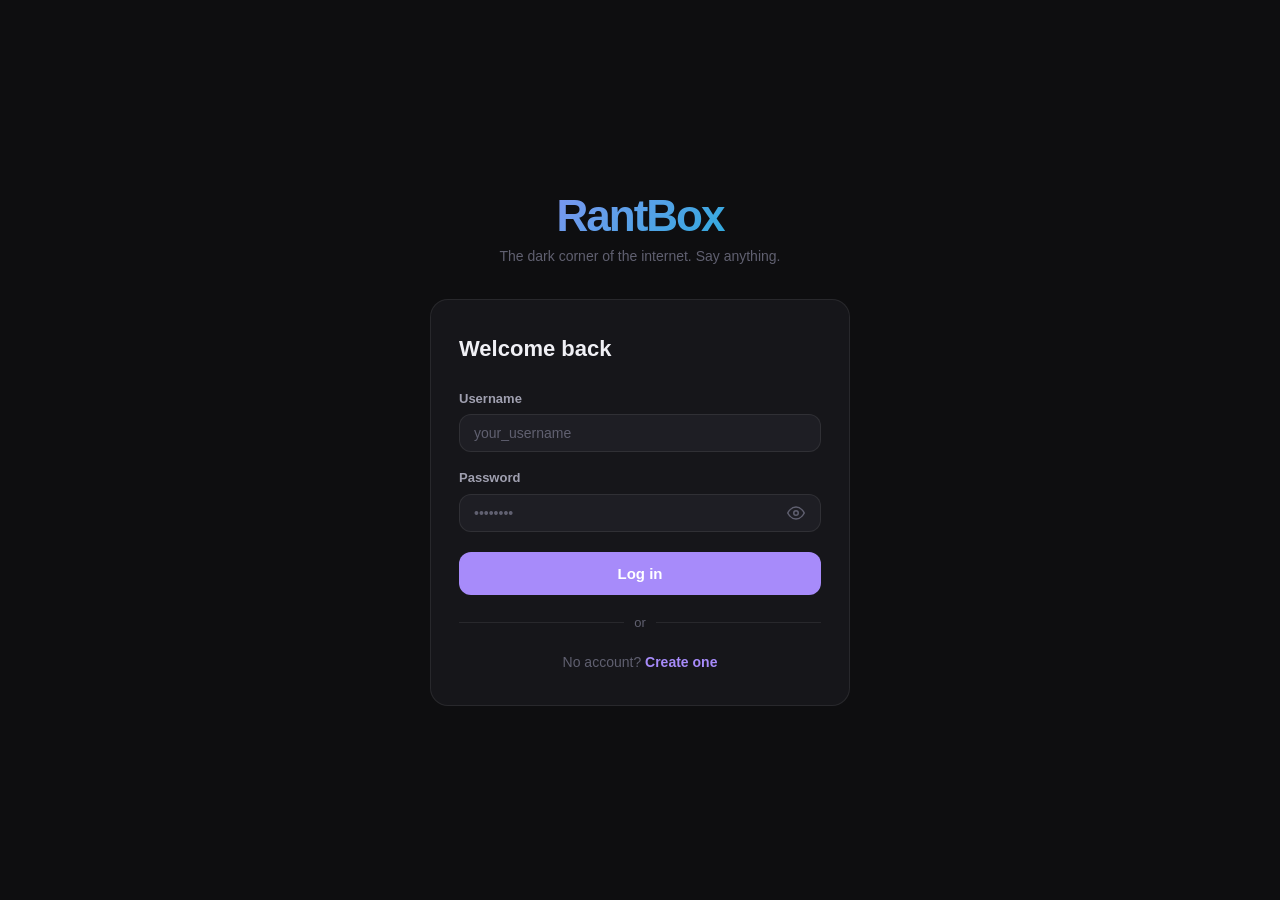
==== index/admin.html @ 302d3883 "front end js script" ====
<!DOCTYPE html>
<html lang="en">
<head>
  <meta charset="UTF-8"/>
  <meta name="viewport" content="width=device-width, initial-scale=1.0"/>
  <title>Admin · RantBox</title>
  <link rel="stylesheet" href="style.css"/>
  <link rel="stylesheet" href="admin-style.css"/>
</head>
<body>
<div class="admin-layout">
  <aside class="admin-sidebar">
    <div class="admin-brand">RantBox <small>Admin Panel</small></div>
    <nav>
      <button class="admin-nav-link active" data-sec="overview"><span class="ni">📊</span><span>Overview</span></button>
      <button class="admin-nav-link" data-sec="rants"><span class="ni">💬</span><span>All Rants</span></button>
      <button class="admin-nav-link" data-sec="users"><span class="ni">👥</span><span>Users</span></button>
      <button class="admin-nav-link" data-sec="reports"><span class="ni">🚩</span><span>Reports</span></button>
    </nav>
    <div class="admin-footer">
      <button class="btn btn-ghost btn-sm" id="logout-btn" style="width:100%;border-radius:var(--radius)">Log out</button>
    </div>
  </aside>
  <main class="admin-main">

    <section class="admin-section active" id="sec-overview">
      <div class="a-page-title">Dashboard</div>
      <div class="stats-grid">
        <div class="s-card"><div class="sc-label">Users</div><div class="sc-num" id="s-users">0</div></div>
        <div class="s-card"><div class="sc-label">Total Rants</div><div class="sc-num" id="s-rants">0</div></div>
        <div class="s-card"><div class="sc-label">Rants Today</div><div class="sc-num" id="s-today">0</div></div>
        <div class="s-card"><div class="sc-label">Banned</div><div class="sc-num" id="s-banned">0</div></div>
        <div class="s-card"><div class="sc-label">Comments</div><div class="sc-num" id="s-comments">0</div></div>
        <div class="s-card"><div class="sc-label">Pending Reports</div><div class="sc-num" id="s-reports" style="color:var(--danger)">0</div></div>
      </div>
      <div class="tbl-card"><div class="tbl-hdr">Recent Rants</div><div id="recent-rants"></div></div>
    </section>

    <section class="admin-section" id="sec-rants">
      <div class="a-page-title">All Rants</div>
      <div id="all-rants-list"></div>
    </section>

    <section class="admin-section" id="sec-users">
      <div class="a-page-title">User Management</div>
      <div class="tbl-card">
        <div class="tbl-hdr">All Users</div>
        <div style="overflow-x:auto">
          <table class="admin-tbl">
            <thead><tr><th>User</th><th>Role</th><th>Status</th><th>Joined</th><th>Rants</th><th>Actions</th></tr></thead>
            <tbody id="users-tbody"></tbody>
          </table>
        </div>
      </div>
    </section>

    <section class="admin-section" id="sec-reports">
      <div class="a-page-title">Report Queue</div>
      <div id="reports-list"></div>
    </section>

  </main>
</div>
<script src="storage.js"></script>
<script src="utils.js"></script>
<script src="auth.js"></script>
<script src="admin.js"></script>
</body>
</html>
---- index/style.css ----
*, *::before, *::after { box-sizing: border-box; margin: 0; padding: 0; }

/* ── Theme variables ── */
:root {
  --bg:        #0e0e10;
  --bg2:       #16161a;
  --bg3:       #1e1e24;
  --bg4:       #26262e;
  --border:    rgba(255,255,255,0.08);
  --border2:   rgba(255,255,255,0.14);
  --accent:    #a78bfa;
  --accent2:   #7c3aed;
  --accent-bg: rgba(167,139,250,0.1);
  --text:      #f0f0f5;
  --text2:     #a0a0b0;
  --text3:     #606070;
  --danger:    #f87171;
  --danger-bg: rgba(248,113,113,0.1);
  --success:   #4ade80;
  --warning:   #fbbf24;
  --radius:    12px;
  --radius-lg: 18px;
  --sidebar-w: 260px;
  --right-w:   280px;
  --nav-h:     60px;
  --shadow:    0 2px 12px rgba(0,0,0,0.4);
}

/* ── Light theme ── */
body.light {
  --bg:        #ffffff;
  --bg2:       #f7f7f8;
  --bg3:       #efefef;
  --bg4:       #e4e4e8;
  --border:    rgba(0,0,0,0.08);
  --border2:   rgba(0,0,0,0.14);
  --accent:    #7c3aed;
  --accent2:   #6d28d9;
  --accent-bg: rgba(124,58,237,0.08);
  --text:      #0e0e10;
  --text2:     #444450;
  --text3:     #888896;
  --danger:    #dc2626;
  --danger-bg: rgba(220,38,38,0.08);
  --success:   #16a34a;
  --warning:   #d97706;
  --shadow:    0 2px 12px rgba(0,0,0,0.1);
}

body {
  font-family: -apple-system, BlinkMacSystemFont, 'Segoe UI', Roboto, sans-serif;
  background: var(--bg);
  color: var(--text);
  font-size: 15px;
  line-height: 1.5;
  min-height: 100vh;
  transition: background 0.2s, color 0.2s;
}
a { color: inherit; text-decoration: none; }
button { cursor: pointer; font-family: inherit; border: none; transition: all 0.15s; }
button:active { transform: scale(0.97); }
button:disabled { opacity: 0.4; cursor: not-allowed; }

/* ── Avatars ── */
.av {
  border-radius: 50%;
  display: flex; align-items: center; justify-content: center;
  font-weight: 700; color: #fff; flex-shrink: 0;
  text-transform: uppercase; user-select: none; font-size: 14px;
  width: 40px; height: 40px;
}
.av.lg  { width: 64px; height: 64px; font-size: 22px; }
.av.sm  { width: 32px; height: 32px; font-size: 12px; }
.av.xs  { width: 24px; height: 24px; font-size: 10px; }

/* ── Buttons ── */
.btn { border-radius: 999px; font-size: 14px; font-weight: 600; padding: 8px 20px; display: inline-flex; align-items: center; gap: 6px; }
.btn-primary { background: var(--accent); color: #fff; }
.btn-primary:hover:not(:disabled) { opacity: 0.88; }
.btn-ghost { background: transparent; color: var(--text2); border: 1px solid var(--border2); }
.btn-ghost:hover { background: var(--bg3); color: var(--text); }
.btn-danger-soft { background: transparent; color: var(--danger); border: 1px solid rgba(220,38,38,0.3); }
.btn-danger-soft:hover { background: var(--danger-bg); }
.btn-sm  { font-size: 13px; padding: 5px 14px; }
.btn-xs  { font-size: 12px; padding: 4px 10px; }

/* ── Inputs ── */
input, textarea, select {
  font-family: inherit; font-size: 14px;
  background: var(--bg3); border: 1px solid var(--border);
  border-radius: var(--radius); color: var(--text);
  padding: 10px 14px; width: 100%; outline: none;
  transition: border-color 0.15s;
}
input:focus, textarea:focus { border-color: var(--accent); }
textarea { resize: none; line-height: 1.6; }
input::placeholder, textarea::placeholder { color: var(--text3); }

/* ── Toast ── */
.rb-toast {
  position: fixed; bottom: 80px; left: 50%;
  transform: translateX(-50%) translateY(16px);
  background: var(--bg4); border: 1px solid var(--border2);
  color: var(--text); padding: 10px 24px;
  border-radius: 999px; font-size: 14px; font-weight: 500;
  opacity: 0; transition: all 0.2s; z-index: 9999;
  pointer-events: none; white-space: nowrap; box-shadow: var(--shadow);
}
.rb-toast--show { opacity: 1; transform: translateX(-50%) translateY(0); }
.rb-toast--error   { border-color: var(--danger); color: var(--danger); }
.rb-toast--success { border-color: var(--success); color: var(--success); }
.rb-toast--warning { border-color: var(--warning); color: var(--warning); }

/* ── App layout ── */
.app {
  display: flex;
  max-width: 1200px;
  margin: 0 auto;
  min-height: 100vh;
}

/* ── Left sidebar ── */
.sidebar {
  width: var(--sidebar-w);
  flex-shrink: 0;
  padding: 20px 12px;
  position: sticky; top: 0;
  height: 100vh;
  display: flex; flex-direction: column; gap: 2px;
  overflow-y: auto;
  border-right: 1px solid var(--border);
}
.sidebar-logo {
  font-size: 22px; font-weight: 900;
  padding: 8px 14px 20px;
  background: linear-gradient(135deg, var(--accent), #06b6d4);
  -webkit-background-clip: text; -webkit-text-fill-color: transparent;
  background-clip: text;
}
.nav-item {
  display: flex; align-items: center; gap: 14px;
  padding: 12px 14px; border-radius: var(--radius);
  font-size: 15px; font-weight: 500; color: var(--text2);
  cursor: pointer; position: relative;
  transition: background 0.12s, color 0.12s;
  border: none; background: none; width: 100%; text-align: left;
}
.nav-item:hover  { background: var(--bg3); color: var(--text); }
.nav-item.active { color: var(--accent); background: var(--accent-bg); font-weight: 600; }
.nav-item .ni    { font-size: 20px; width: 26px; text-align: center; flex-shrink: 0; }
.nav-item .badge-dot {
  position: absolute; top: 10px; left: 30px;
  width: 8px; height: 8px; border-radius: 50%;
  background: var(--danger); border: 2px solid var(--bg);
  display: none;
}
.nav-item .badge-dot.show { display: block; }
.nav-item .badge-num {
  margin-left: auto; background: var(--danger); color: #fff;
  border-radius: 999px; font-size: 11px; font-weight: 700;
  padding: 2px 7px; display: none;
}
.nav-item .badge-num.show { display: inline-block; }

.sidebar-post-btn {
  margin: 12px 0; width: 100%; padding: 13px;
  background: var(--accent); color: #fff;
  border-radius: var(--radius); font-size: 15px; font-weight: 700;
  border: none; cursor: pointer; transition: opacity 0.15s;
}
.sidebar-post-btn:hover { opacity: 0.88; }

.sidebar-divider { height: 1px; background: var(--border); margin: 8px 0; }

.sidebar-user {
  display: flex; align-items: center; gap: 10px;
  padding: 10px 12px; border-radius: var(--radius);
  cursor: pointer; margin-top: auto;
  transition: background 0.12s;
}
.sidebar-user:hover { background: var(--bg3); }
.sidebar-user-info { flex: 1; min-width: 0; }
.sidebar-user-info .u-name { font-weight: 600; font-size: 14px; white-space: nowrap; overflow: hidden; text-overflow: ellipsis; }
.sidebar-user-info .u-handle { font-size: 12px; color: var(--text3); }

/* ── Center col ── */
.center-col {
  flex: 1; min-width: 0;
  border-left: 1px solid var(--border);
  border-right: 1px solid var(--border);
  min-height: 100vh;
}

/* ── Page header ── */
.page-hdr {
  display: flex; align-items: center; gap: 14px;
  padding: 16px 20px; border-bottom: 1px solid var(--border);
  position: sticky; top: 0; z-index: 50;
  background: var(--bg);
  backdrop-filter: blur(12px);
}
.page-hdr h2 { font-size: 18px; font-weight: 700; }
.page-hdr .back-btn {
  background: none; border: none; color: var(--text2);
  font-size: 20px; cursor: pointer; padding: 4px 8px;
  border-radius: var(--radius);
}
.page-hdr .back-btn:hover { background: var(--bg3); color: var(--text); }

/* ── Theme toggle ── */
.theme-toggle {
  background: none; border: none;
  font-size: 18px; cursor: pointer;
  padding: 6px; border-radius: var(--radius);
  color: var(--text2); margin-left: auto;
}
.theme-toggle:hover { background: var(--bg3); }

/* ── Search ── */
.search-bar-wrap { padding: 12px 16px; border-bottom: 1px solid var(--border); }
.search-bar { position: relative; }
.search-bar input { padding-left: 40px; border-radius: 999px; }
.search-bar .search-icon { position: absolute; left: 14px; top: 50%; transform: translateY(-50%); color: var(--text3); font-size: 15px; pointer-events: none; }

/* ── Compose ── */
.compose-wrap { display: flex; gap: 12px; padding: 16px 20px; border-bottom: 1px solid var(--border); }
.compose-right { flex: 1; }
.compose-ta { background: transparent; border: none; font-size: 17px; color: var(--text); padding: 4px 0; min-height: 52px; width: 100%; resize: none; outline: none; font-family: inherit; }
.compose-ta::placeholder { color: var(--text3); }
.compose-footer { display: flex; align-items: center; justify-content: space-between; margin-top: 10px; padding-top: 10px; border-top: 1px solid var(--border); flex-wrap: wrap; gap: 8px; }
.char-ring { width: 28px; height: 28px; }
.char-ring svg { transform: rotate(-90deg); }
.char-ring circle { fill: none; stroke-width: 3; }
.char-ring .track { stroke: var(--bg4); }
.char-ring .fill  { stroke: var(--accent); stroke-dasharray: 75.4; stroke-linecap: round; transition: stroke-dashoffset 0.2s, stroke 0.2s; }

/* ── Post card ── */
.post-card { display: flex; gap: 12px; padding: 16px 20px; border-bottom: 1px solid var(--border); transition: background 0.1s; }
.post-card:hover { background: var(--bg2); }
.post-right { flex: 1; min-width: 0; }
.post-top { display: flex; align-items: center; gap: 6px; margin-bottom: 4px; flex-wrap: wrap; }
.post-name { font-weight: 700; font-size: 15px; cursor: pointer; transition: color 0.12s; }
.post-name:hover { color: var(--accent); text-decoration: underline; }
.post-handle { font-size: 13px; color: var(--text3); }
.post-sep    { color: var(--text3); font-size: 12px; }
.post-time   { font-size: 13px; color: var(--text3); }
.post-edited { font-size: 11px; color: var(--text3); font-style: italic; }
.post-text   { font-size: 15px; line-height: 1.7; word-break: break-word; white-space: pre-wrap; color: var(--text); }

/* ── Repost banner ── */
.repost-banner {
  display: flex; align-items: center; gap: 6px;
  font-size: 12px; color: var(--text3); margin-bottom: 6px;
}

/* ── Post actions ── */
.post-actions { display: flex; gap: 2px; margin-top: 10px; flex-wrap: wrap; }
.action-btn {
  display: flex; align-items: center; gap: 5px;
  background: none; border: none; color: var(--text3);
  font-size: 13px; font-weight: 500;
  padding: 6px 10px; border-radius: 999px;
  cursor: pointer; transition: all 0.12s;
}
.action-btn:hover     { background: var(--accent-bg); color: var(--accent); }
.action-btn.liked     { color: #f43f5e; }
.action-btn.liked:hover { background: rgba(244,63,94,0.1); }
.action-btn.del-act:hover { background: var(--danger-bg); color: var(--danger); }
.action-btn .a-icon   { font-size: 16px; }

/* ── Reactions picker ── */
.reactions-wrap { position: relative; display: inline-flex; }
.reaction-picker {
  position: absolute; bottom: 36px; left: 0;
  background: var(--bg2); border: 1px solid var(--border2);
  border-radius: 999px; padding: 6px 10px;
  display: flex; gap: 4px; z-index: 100;
  box-shadow: var(--shadow);
  display: none;
}
.reaction-picker.open { display: flex; }
.r-emoji { font-size: 20px; cursor: pointer; padding: 2px 4px; border-radius: 6px; transition: transform 0.1s; background: none; border: none; }
.r-emoji:hover { transform: scale(1.3); }
.reactions-row { display: flex; gap: 4px; flex-wrap: wrap; margin-top: 6px; }
.reaction-chip {
  display: flex; align-items: center; gap: 4px;
  background: var(--bg3); border: 1px solid var(--border);
  border-radius: 999px; padding: 2px 10px; font-size: 13px;
  cursor: pointer; transition: all 0.12s;
}
.reaction-chip.mine { background: var(--accent-bg); border-color: var(--accent); }
.reaction-chip:hover { background: var(--accent-bg); }

/* ── Inline edit ── */
.inline-edit { display: none; margin-top: 10px; }
.inline-edit textarea { font-size: 15px; min-height: 80px; }
.inline-edit-bar { display: flex; justify-content: space-between; align-items: center; margin-top: 8px; }
.inline-edit-bar .ec { font-size: 12px; color: var(--text3); }
.inline-edit-bar .ec.over { color: var(--danger); }

/* ── Comments ── */
.comments-section { display: none; padding: 0 20px 12px 72px; border-bottom: 1px solid var(--border); }
.comments-section.open { display: block; }
.comment-input-row { display: flex; gap: 10px; margin-bottom: 12px; align-items: center; }
.comment-input-row input { border-radius: 999px; }
.comment-wrap { margin-bottom: 10px; }
.replies-list { margin-left: 32px; margin-top: 6px; border-left: 2px solid var(--border); padding-left: 12px; }
.comment-item { display: flex; gap: 10px; }
.comment-body { flex: 1; background: var(--bg3); border-radius: var(--radius); padding: 8px 12px; }
.comment-header { display: flex; align-items: baseline; gap: 6px; margin-bottom: 2px; flex-wrap: wrap; }
.comment-name { font-weight: 600; font-size: 13px; cursor: pointer; }
.comment-name:hover { color: var(--accent); }
.comment-time { font-size: 11px; color: var(--text3); }
.comment-text { font-size: 13px; color: var(--text2); }
.comment-actions { display: flex; gap: 4px; margin-top: 6px; align-items: center; }
.cm-action-btn { display: flex; align-items: center; gap: 4px; background: none; border: none; cursor: pointer; font-size: 12px; color: var(--text3); font-weight: 500; padding: 3px 8px; border-radius: 999px; transition: all 0.12s; font-family: inherit; }
.cm-action-btn:hover { background: var(--bg4); color: var(--text); }
.cm-action-btn.cm-liked { color: #f43f5e; }
.cm-action-btn.cm-liked:hover { background: rgba(244,63,94,0.1); }
.cm-action-btn.cm-del-btn:hover { background: var(--danger-bg); color: var(--danger); }
.cm-like-count { font-size: 11px; }

/* ── Right col ── */
.right-col { width: var(--right-w); flex-shrink: 0; padding: 20px 16px; }
.right-box { background: var(--bg2); border: 1px solid var(--border); border-radius: var(--radius-lg); padding: 16px; margin-bottom: 16px; }
.right-box h3 { font-size: 15px; font-weight: 700; margin-bottom: 14px; }

/* ── Profile ── */
.profile-cover { height: 160px; overflow: hidden; line-height: 0; background: #4c1d95; }
.profile-cover svg { display: block; width: 100%; height: 160px; }
.profile-info-wrap { padding: 0 20px 16px; border-bottom: 1px solid var(--border); background: var(--bg); }
.profile-av-row { display: flex; justify-content: space-between; align-items: flex-end; margin-top: -36px; margin-bottom: 14px; }
.profile-av-ring { border: 4px solid var(--bg); border-radius: 50%; box-shadow: 0 0 0 1px var(--border2); cursor: pointer; }
.profile-uname { font-size: 20px; font-weight: 800; letter-spacing: -0.3px; }
.profile-handle-text { font-size: 14px; color: var(--text3); margin-top: 2px; }
.profile-bio { font-size: 14px; color: var(--text2); margin: 10px 0 8px; line-height: 1.6; }
.profile-meta { font-size: 13px; color: var(--text3); display: flex; gap: 16px; flex-wrap: wrap; }
.follow-stats { display: flex; gap: 24px; margin-top: 14px; }
.follow-stat { cursor: pointer; transition: color 0.12s; }
.follow-stat:hover strong { color: var(--accent); }
.follow-stat strong { font-weight: 700; color: var(--text); }
.follow-stat span { color: var(--text3); font-size: 14px; }
.profile-stat strong { font-weight: 700; }
.profile-stat span { color: var(--text3); font-size: 14px; }

/* ── Avatar upload ── */
.av-upload-wrap { position: relative; display: inline-block; }
.av-upload-wrap input[type=file] { display: none; }
.av-upload-overlay {
  position: absolute; inset: 0; border-radius: 50%;
  background: rgba(0,0,0,0.5);
  display: flex; align-items: center; justify-content: center;
  opacity: 0; cursor: pointer; transition: opacity 0.15s;
  font-size: 20px;
}
.av-upload-wrap:hover .av-upload-overlay { opacity: 1; }
.av-img { width: 64px; height: 64px; border-radius: 50%; object-fit: cover; border: 4px solid var(--bg); box-shadow: 0 0 0 1px var(--border2); }

/* ── Follow button ── */
.btn-follow { background: var(--text); color: var(--bg); border-radius: 999px; font-size: 14px; font-weight: 700; padding: 7px 20px; border: none; cursor: pointer; transition: all 0.15s; }
.btn-follow:hover { opacity: 0.85; }
.btn-follow.following { background: transparent; color: var(--text); border: 1.5px solid var(--border2); }
.btn-follow.following:hover { background: var(--danger-bg); color: var(--danger); border-color: var(--danger); }

/* ── Follow list modal ── */
.follow-list-item { display: flex; align-items: center; gap: 12px; padding: 12px 20px; border-bottom: 1px solid var(--border); transition: background 0.1s; cursor: pointer; }
.follow-list-item:hover { background: var(--bg3); }
.follow-list-info { flex: 1; }
.follow-list-info .fl-name  { font-weight: 600; font-size: 14px; }
.follow-list-info .fl-handle{ font-size: 13px; color: var(--text3); }

/* ── Notifications ── */
.notif-item { display: flex; gap: 12px; align-items: flex-start; padding: 14px 20px; border-bottom: 1px solid var(--border); transition: background 0.1s; cursor: pointer; }
.notif-item:hover { background: var(--bg2); }
.notif-item.unread { background: var(--accent-bg); }
.notif-icon { font-size: 20px; margin-top: 2px; }
.notif-text { font-size: 14px; color: var(--text2); line-height: 1.5; }
.notif-text strong { color: var(--text); }
.notif-time { font-size: 12px; color: var(--text3); margin-top: 2px; }

/* ── Messages ── */
.inbox-item { display: flex; align-items: center; gap: 12px; padding: 14px 20px; border-bottom: 1px solid var(--border); cursor: pointer; transition: background 0.12s; }
.inbox-item:hover, .inbox-item.active { background: var(--bg3); }
.inbox-info { flex: 1; min-width: 0; }
.inbox-name { font-weight: 600; font-size: 14px; }
.inbox-preview { font-size: 13px; color: var(--text3); white-space: nowrap; overflow: hidden; text-overflow: ellipsis; }
.inbox-unread { background: var(--accent); color: #fff; border-radius: 999px; font-size: 11px; font-weight: 700; padding: 2px 7px; }
.seen-tag { font-size: 11px; color: var(--text3); text-align: right; margin-top: 2px; }

.chat-wrap { display: flex; flex-direction: column; height: calc(100vh - 57px); }
.chat-messages { flex: 1; overflow-y: auto; padding: 16px 20px; display: flex; flex-direction: column; gap: 10px; }
.chat-bubble-row { display: flex; gap: 8px; align-items: flex-end; }
.chat-bubble-row.mine { flex-direction: row-reverse; }
.chat-bubble { max-width: 70%; padding: 10px 14px; border-radius: 18px; font-size: 14px; line-height: 1.5; word-break: break-word; }
.chat-bubble-row.mine  .chat-bubble { background: var(--accent); color: #fff; border-bottom-right-radius: 4px; }
.chat-bubble-row.other .chat-bubble { background: var(--bg3); color: var(--text); border-bottom-left-radius: 4px; }
.chat-input-row { display: flex; gap: 10px; padding: 12px 20px; border-top: 1px solid var(--border); }
.chat-input-row input { border-radius: 999px; flex: 1; }

/* ── Settings ── */
.settings-section { padding: 24px 20px; border-bottom: 1px solid var(--border); }
.settings-section h3 { font-size: 16px; font-weight: 700; margin-bottom: 16px; }
.settings-field { margin-bottom: 14px; }
.settings-field label { display: block; font-size: 13px; color: var(--text2); margin-bottom: 6px; font-weight: 500; }
.settings-row { display: flex; align-items: center; justify-content: space-between; padding: 12px 0; border-bottom: 1px solid var(--border); }
.settings-row:last-child { border-bottom: none; }
.settings-row label { font-size: 14px; font-weight: 500; }
.settings-row small { font-size: 12px; color: var(--text3); display: block; }

/* ── Toggle switch (settings) ── */
.toggle-switch { position: relative; width: 44px; height: 24px; flex-shrink: 0; }
.toggle-switch input { display: none; }
.toggle-track { display: block; width: 44px; height: 24px; background: var(--bg4); border-radius: 999px; cursor: pointer; transition: background 0.2s; border: 1px solid var(--border2); }
.toggle-track::after { content: ''; position: absolute; top: 3px; left: 3px; width: 18px; height: 18px; border-radius: 50%; background: var(--text3); transition: all 0.2s; }
.toggle-switch input:checked + .toggle-track { background: var(--accent); border-color: var(--accent); }
.toggle-switch input:checked + .toggle-track::after { left: 23px; background: #fff; }

/* ── Anonymous toggle ── */
.anon-toggle { display: flex; align-items: center; gap: 8px; cursor: pointer; user-select: none; }
.anon-toggle input[type="checkbox"] { display: none; }
.anon-track { width: 36px; height: 20px; background: var(--bg4); border: 1px solid var(--border2); border-radius: 999px; position: relative; transition: background 0.2s; flex-shrink: 0; }
.anon-thumb { position: absolute; top: 2px; left: 2px; width: 14px; height: 14px; border-radius: 50%; background: var(--text3); transition: all 0.2s; }
.anon-toggle input:checked ~ .anon-track { background: var(--accent); border-color: var(--accent); }
.anon-toggle input:checked ~ .anon-track .anon-thumb { left: 18px; background: #fff; }
.anon-text { font-size: 13px; color: var(--text2); font-weight: 500; }
.anon-toggle:hover .anon-text { color: var(--text); }
.anon-name { color: var(--text3) !important; cursor: default !important; }
.anon-badge { font-size: 10px; font-weight: 600; background: var(--accent-bg); color: var(--accent); border-radius: 999px; padding: 2px 7px; text-transform: uppercase; letter-spacing: 0.04em; }

/* ── Modal ── */
.modal-overlay { position: fixed; inset: 0; background: rgba(0,0,0,0.7); display: flex; align-items: center; justify-content: center; z-index: 1000; opacity: 0; pointer-events: none; transition: opacity 0.2s; }
.modal-overlay.open { opacity: 1; pointer-events: auto; }
.modal-box { background: var(--bg2); border: 1px solid var(--border2); border-radius: var(--radius-lg); padding: 28px 24px; width: 90%; max-width: 440px; transform: scale(0.95); transition: transform 0.2s; box-shadow: var(--shadow); }
.modal-overlay.open .modal-box { transform: scale(1); }
.modal-box h3 { font-size: 18px; font-weight: 700; margin-bottom: 18px; }
.modal-actions { display: flex; gap: 10px; justify-content: flex-end; margin-top: 20px; }

/* ── Tabs ── */
.tabs { display: flex; border-bottom: 1px solid var(--border); }
.tab { flex: 1; text-align: center; padding: 14px; font-size: 15px; font-weight: 600; color: var(--text3); cursor: pointer; border-bottom: 2px solid transparent; transition: all 0.12s; background: none; border-top: none; border-left: none; border-right: none; }
.tab:hover { color: var(--text); background: var(--bg3); }
.tab.active { color: var(--accent); border-bottom-color: var(--accent); }

/* ── Badge ── */
.badge { display: inline-block; font-size: 11px; font-weight: 700; padding: 3px 9px; border-radius: 999px; text-transform: uppercase; }
.badge-admin       { background: rgba(167,139,250,0.15); color: var(--accent); }
.badge-user        { background: var(--bg4); color: var(--text2); }
.badge-active      { background: rgba(74,222,128,0.15); color: var(--success); }
.badge-banned      { background: rgba(248,113,113,0.15); color: var(--danger); }
.badge-deactivated { background: rgba(251,191,36,0.15); color: var(--warning); }

/* ── Empty ── */
.empty { text-align: center; padding: 60px 20px; color: var(--text3); font-size: 14px; }
.empty .e-icon { font-size: 44px; margin-bottom: 12px; }

/* ── Scrollbar ── */
::-webkit-scrollbar { width: 6px; }
::-webkit-scrollbar-track { background: transparent; }
::-webkit-scrollbar-thumb { background: var(--bg4); border-radius: 3px; }

/* ── Mobile bottom nav ── */
.bottom-nav {
  display: none;
  position: fixed; bottom: 0; left: 0; right: 0;
  height: var(--nav-h);
  background: var(--bg2);
  border-top: 1px solid var(--border);
  z-index: 200;
  justify-content: space-around;
  align-items: center;
  padding: 0 8px;
  backdrop-filter: blur(12px);
}
.bn-item {
  display: flex; flex-direction: column; align-items: center; gap: 2px;
  padding: 8px 12px; border-radius: var(--radius); cursor: pointer;
  background: none; border: none; color: var(--text3);
  font-size: 10px; font-weight: 600; transition: color 0.12s;
  position: relative; flex: 1; max-width: 72px;
}
.bn-item .bn-icon { font-size: 22px; line-height: 1; }
.bn-item.active { color: var(--accent); }
.bn-item .bn-dot { position: absolute; top: 6px; right: 10px; width: 8px; height: 8px; background: var(--danger); border-radius: 50%; border: 2px solid var(--bg2); display: none; }
.bn-item .bn-dot.show { display: block; }

/* ── Responsive ── */
@media (max-width: 1024px) { .right-col { display: none; } }
@media (max-width: 680px) {
  .sidebar { display: none; }
  .center-col { border: none; padding-bottom: var(--nav-h); }
  .bottom-nav { display: flex; }
  .app { max-width: 100%; }
  .rb-toast { bottom: calc(var(--nav-h) + 16px); }
}
---- index/admin-style.css ----
.admin-layout {
  display: flex; min-height: 100vh; background: var(--bg);
}

.admin-sidebar {
  width: 220px; flex-shrink: 0;
  background: var(--bg2); border-right: 1px solid var(--border);
  padding: 20px 0; display: flex; flex-direction: column;
  position: sticky; top: 0; height: 100vh; overflow-y: auto;
}
.admin-brand {
  font-size: 17px; font-weight: 900; padding: 0 18px 18px;
  border-bottom: 1px solid var(--border); margin-bottom: 10px;
  background: linear-gradient(135deg, var(--accent), #06b6d4);
  -webkit-background-clip: text; -webkit-text-fill-color: transparent;
  background-clip: text;
}
.admin-brand small {
  display: block; font-size: 11px; font-weight: 500;
  color: var(--text3); -webkit-text-fill-color: var(--text3); margin-top: 2px;
}
.admin-nav-link {
  display: flex; align-items: center; gap: 10px;
  padding: 11px 18px; font-size: 14px; font-weight: 500;
  color: var(--text2); cursor: pointer;
  border-left: 2px solid transparent;
  transition: all 0.12s; border: none; background: none;
  width: 100%; text-align: left;
}
.admin-nav-link:hover  { background: var(--bg3); color: var(--text); }
.admin-nav-link.active { color: var(--accent); border-left: 2px solid var(--accent); background: var(--accent-bg); }
.admin-nav-link .ni    { font-size: 16px; width: 22px; text-align: center; }

.admin-footer {
  margin-top: auto; padding: 14px 18px 0;
  border-top: 1px solid var(--border);
}

.admin-main { flex: 1; padding: 28px 32px 80px; overflow: auto; }

.admin-section { display: none; }
.admin-section.active { display: block; }

.a-page-title {
  font-size: 22px; font-weight: 800; margin-bottom: 24px; letter-spacing: -0.5px;
}

.stats-grid {
  display: grid; grid-template-columns: repeat(auto-fit, minmax(150px, 1fr));
  gap: 14px; margin-bottom: 32px;
}
.s-card {
  background: var(--bg2); border: 1px solid var(--border);
  border-radius: var(--radius-lg); padding: 18px 20px;
}
.s-card .sc-label {
  font-size: 11px; font-weight: 600; color: var(--text3);
  text-transform: uppercase; letter-spacing: 0.07em; margin-bottom: 8px;
}
.s-card .sc-num {
  font-size: 30px; font-weight: 800; letter-spacing: -1px;
  background: linear-gradient(135deg, var(--accent), #06b6d4);
  -webkit-background-clip: text; -webkit-text-fill-color: transparent;
  background-clip: text;
}

.tbl-card {
  background: var(--bg2); border: 1px solid var(--border);
  border-radius: var(--radius-lg); overflow: hidden; margin-bottom: 24px;
}
.tbl-hdr {
  padding: 14px 18px; border-bottom: 1px solid var(--border);
  font-size: 14px; font-weight: 700;
}
.admin-tbl {
  width: 100%; border-collapse: collapse; font-size: 13px;
}
.admin-tbl th {
  text-align: left; padding: 9px 14px; font-size: 11px;
  font-weight: 600; color: var(--text3); text-transform: uppercase;
  letter-spacing: 0.05em; background: var(--bg3); border-bottom: 1px solid var(--border);
}
.admin-tbl td {
  padding: 11px 14px; border-bottom: 1px solid var(--border);
  color: var(--text); vertical-align: middle;
}
.admin-tbl tr:last-child td { border-bottom: none; }
.admin-tbl tbody tr:hover { background: var(--bg3); }

.badge {
  display: inline-block; font-size: 11px; font-weight: 700;
  padding: 3px 9px; border-radius: 999px; text-transform: uppercase;
}
.badge-admin       { background: rgba(167,139,250,0.15); color: var(--accent); }
.badge-user        { background: var(--bg4); color: var(--text2); }
.badge-active      { background: rgba(74,222,128,0.15); color: var(--success); }
.badge-banned      { background: rgba(248,113,113,0.15); color: var(--danger); }
.badge-deactivated { background: rgba(251,191,36,0.15); color: var(--warning); }

.ua-btns { display: flex; gap: 6px; flex-wrap: wrap; }

.a-rant-card {
  background: var(--bg2); border: 1px solid var(--border);
  border-radius: var(--radius-lg); padding: 14px 16px;
  margin-bottom: 10px; display: flex; gap: 12px; align-items: flex-start;
}
.a-rant-body { flex: 1; min-width: 0; }
.a-rant-meta { display: flex; gap: 6px; align-items: baseline; margin-bottom: 4px; flex-wrap: wrap; }
.a-rant-meta .name { font-weight: 700; font-size: 13px; color: var(--accent); }
.a-rant-meta .time { font-size: 12px; color: var(--text3); }
.a-rant-text { font-size: 13px; color: var(--text2); word-break: break-word; }

@media (max-width: 768px) {
  .admin-sidebar { width: 52px; }
  .admin-brand span, .admin-nav-link span:last-child, .admin-footer { display: none; }
  .admin-nav-link { justify-content: center; padding: 12px; }
  .admin-main { padding: 16px; }
}
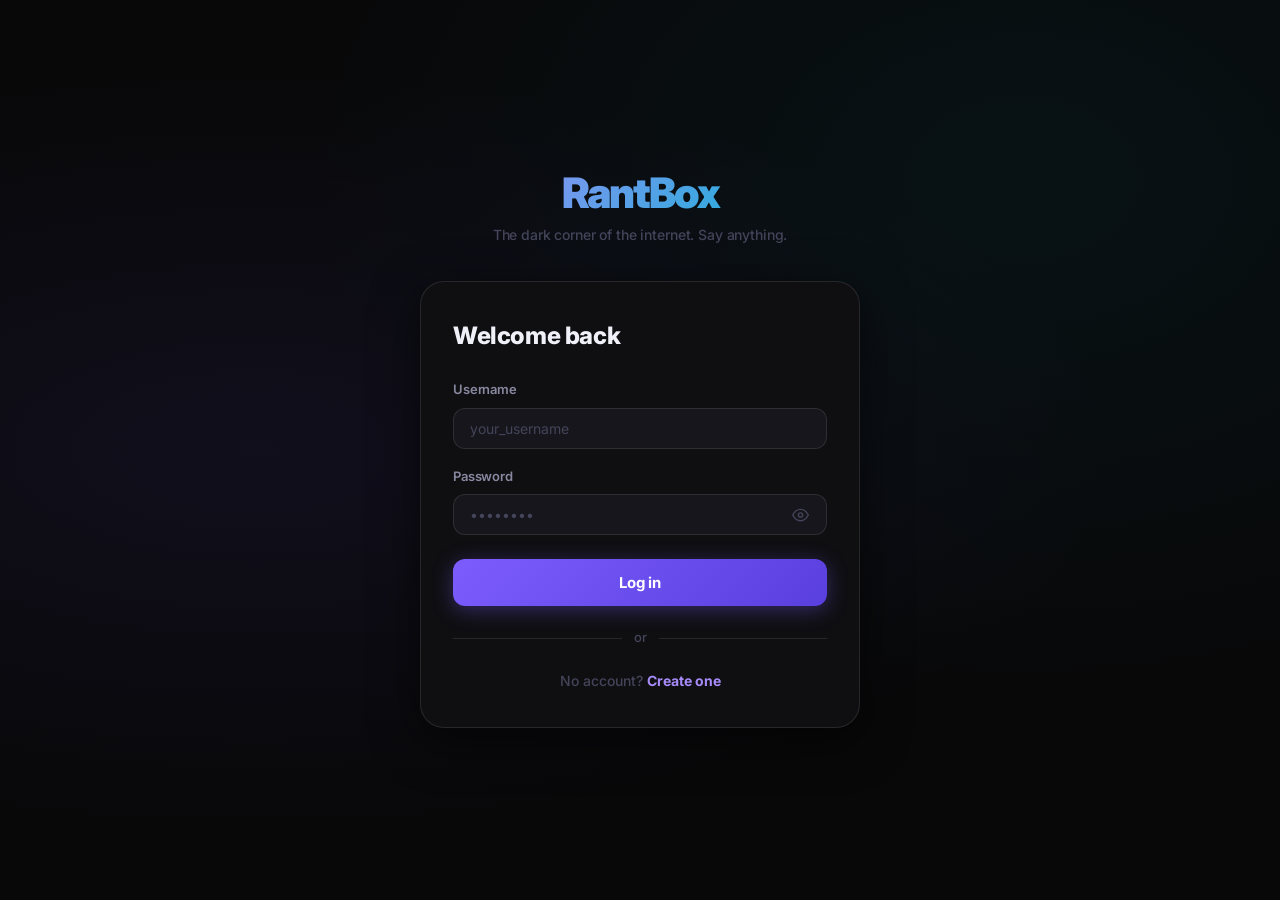
==== commit 5c42a994: "front end js" ====
--- a/index/admin.html
+++ b/index/admin.html
@@ -4,63 +4,170 @@
   <meta charset="UTF-8"/>
   <meta name="viewport" content="width=device-width, initial-scale=1.0"/>
   <title>Admin · RantBox</title>
-  <link rel="stylesheet" href="style.css"/>
   <link rel="stylesheet" href="admin-style.css"/>
 </head>
 <body>
 <div class="admin-layout">
+
+  <!-- ══ SIDEBAR ══ -->
   <aside class="admin-sidebar">
-    <div class="admin-brand">RantBox <small>Admin Panel</small></div>
-    <nav>
-      <button class="admin-nav-link active" data-sec="overview"><span class="ni">📊</span><span>Overview</span></button>
-      <button class="admin-nav-link" data-sec="rants"><span class="ni">💬</span><span>All Rants</span></button>
-      <button class="admin-nav-link" data-sec="users"><span class="ni">👥</span><span>Users</span></button>
-      <button class="admin-nav-link" data-sec="reports"><span class="ni">🚩</span><span>Reports</span></button>
-    </nav>
-    <div class="admin-footer">
-      <button class="btn btn-ghost btn-sm" id="logout-btn" style="width:100%;border-radius:var(--radius)">Log out</button>
+    <div class="admin-sidebar-top">
+      <span class="admin-brand-logo">RantBox</span>
+      <span class="admin-brand-sub">Admin Dashboard</span>
+    </div>
+
+    <div class="admin-nav">
+      <div class="admin-nav-section">Main</div>
+      <button class="admin-nav-link active" data-sec="overview">
+        <span class="ni">📊</span><span>Overview</span>
+      </button>
+
+      <div class="admin-nav-section">Content</div>
+      <button class="admin-nav-link" data-sec="rants">
+        <span class="ni">💬</span><span>All Rants</span>
+      </button>
+      <button class="admin-nav-link" data-sec="reports">
+        <span class="ni">🚩</span><span>Reports</span>
+        <span class="admin-nav-badge" id="reports-badge" style="display:none">0</span>
+      </button>
+
+      <div class="admin-nav-section">Users</div>
+      <button class="admin-nav-link" data-sec="users">
+        <span class="ni">👥</span><span>All Users</span>
+      </button>
+    </div>
+
+    <div class="admin-sidebar-footer">
+      <div class="admin-user-row">
+        <div class="av xs" id="admin-av" style="background:#7c5cfc">AD</div>
+        <div>
+          <div class="admin-user-name">admin</div>
+          <div class="admin-user-role">Administrator</div>
+        </div>
+      </div>
+      <button class="admin-logout-btn" id="logout-btn">
+        🚪 <span>Sign Out</span>
+      </button>
     </div>
   </aside>
+
+  <!-- ══ MAIN ══ -->
   <main class="admin-main">
 
-    <section class="admin-section active" id="sec-overview">
-      <div class="a-page-title">Dashboard</div>
-      <div class="stats-grid">
-        <div class="s-card"><div class="sc-label">Users</div><div class="sc-num" id="s-users">0</div></div>
-        <div class="s-card"><div class="sc-label">Total Rants</div><div class="sc-num" id="s-rants">0</div></div>
-        <div class="s-card"><div class="sc-label">Rants Today</div><div class="sc-num" id="s-today">0</div></div>
-        <div class="s-card"><div class="sc-label">Banned</div><div class="sc-num" id="s-banned">0</div></div>
-        <div class="s-card"><div class="sc-label">Comments</div><div class="sc-num" id="s-comments">0</div></div>
-        <div class="s-card"><div class="sc-label">Pending Reports</div><div class="sc-num" id="s-reports" style="color:var(--danger)">0</div></div>
+    <!-- Top bar -->
+    <div class="admin-topbar">
+      <h1 id="topbar-title">Overview</h1>
+      <div class="admin-topbar-right">
+        <button class="admin-refresh-btn" id="refresh-btn">↻ Refresh</button>
+        <a href="index.html" style="background:var(--bg3);border:1px solid var(--border2);color:var(--text2);padding:8px 16px;border-radius:var(--radius);font-size:13px;font-weight:600;text-decoration:none;transition:all 0.16s" onmouseover="this.style.color='var(--text)'" onmouseout="this.style.color='var(--text2)'">← Go to App</a>
       </div>
-      <div class="tbl-card"><div class="tbl-hdr">Recent Rants</div><div id="recent-rants"></div></div>
-    </section>
+    </div>
 
-    <section class="admin-section" id="sec-rants">
-      <div class="a-page-title">All Rants</div>
-      <div id="all-rants-list"></div>
-    </section>
+    <div class="admin-content">
 
-    <section class="admin-section" id="sec-users">
-      <div class="a-page-title">User Management</div>
-      <div class="tbl-card">
-        <div class="tbl-hdr">All Users</div>
-        <div style="overflow-x:auto">
+      <!-- ══ OVERVIEW ══ -->
+      <section class="admin-section active" id="sec-overview">
+        <div class="stats-grid">
+          <div class="stat-card c-purple">
+            <div class="sc-icon">👥</div>
+            <div class="sc-label">Total Users</div>
+            <div class="sc-num" id="s-users">0</div>
+            <div class="sc-sub">registered accounts</div>
+          </div>
+          <div class="stat-card c-cyan">
+            <div class="sc-icon">💬</div>
+            <div class="sc-label">Total Rants</div>
+            <div class="sc-num" id="s-rants">0</div>
+            <div class="sc-sub">all time</div>
+          </div>
+          <div class="stat-card c-green">
+            <div class="sc-icon">📅</div>
+            <div class="sc-label">Rants Today</div>
+            <div class="sc-num" id="s-today">0</div>
+            <div class="sc-sub">last 24 hours</div>
+          </div>
+          <div class="stat-card c-red">
+            <div class="sc-icon">🚫</div>
+            <div class="sc-label">Banned Users</div>
+            <div class="sc-num" id="s-banned">0</div>
+            <div class="sc-sub">restricted accounts</div>
+          </div>
+          <div class="stat-card c-amber">
+            <div class="sc-icon">🗨️</div>
+            <div class="sc-label">Comments</div>
+            <div class="sc-num" id="s-comments">0</div>
+            <div class="sc-sub">total comments</div>
+          </div>
+          <div class="stat-card c-pink">
+            <div class="sc-icon">🚩</div>
+            <div class="sc-label">Pending Reports</div>
+            <div class="sc-num" id="s-reports" style="color:var(--danger)">0</div>
+            <div class="sc-sub">needs review</div>
+          </div>
+        </div>
+
+        <div class="section-hdr">
+          <h2>Recent Activity</h2>
+        </div>
+        <div id="recent-rants"></div>
+      </section>
+
+      <!-- ══ ALL RANTS ══ -->
+      <section class="admin-section" id="sec-rants">
+        <div class="section-hdr">
+          <h2>All Rants</h2>
+          <div class="section-hdr-actions">
+            <input type="text" id="rant-search" placeholder="Search rants…" style="background:var(--bg2);border:1px solid var(--border2);border-radius:var(--radius);color:var(--text);padding:8px 14px;font-size:13px;font-family:Inter,sans-serif;outline:none;width:220px"/>
+          </div>
+        </div>
+        <div id="all-rants-list"></div>
+      </section>
+
+      <!-- ══ REPORTS ══ -->
+      <section class="admin-section" id="sec-reports">
+        <div class="section-hdr">
+          <h2>Report Queue</h2>
+          <div class="section-hdr-actions">
+            <select id="report-filter" style="background:var(--bg2);border:1px solid var(--border2);border-radius:var(--radius);color:var(--text);padding:8px 12px;font-size:13px;font-family:Inter,sans-serif;outline:none;cursor:pointer">
+              <option value="pending">Pending</option>
+              <option value="resolved">Resolved</option>
+              <option value="dismissed">Dismissed</option>
+              <option value="all">All</option>
+            </select>
+          </div>
+        </div>
+        <div id="reports-list"></div>
+      </section>
+
+      <!-- ══ USERS ══ -->
+      <section class="admin-section" id="sec-users">
+        <div class="section-hdr">
+          <h2>User Management</h2>
+          <div class="section-hdr-actions">
+            <input type="text" id="user-search" placeholder="Search users…" style="background:var(--bg2);border:1px solid var(--border2);border-radius:var(--radius);color:var(--text);padding:8px 14px;font-size:13px;font-family:Inter,sans-serif;outline:none;width:220px"/>
+          </div>
+        </div>
+        <div class="tbl-wrap">
           <table class="admin-tbl">
-            <thead><tr><th>User</th><th>Role</th><th>Status</th><th>Joined</th><th>Rants</th><th>Actions</th></tr></thead>
+            <thead>
+              <tr>
+                <th>User</th>
+                <th>Role</th>
+                <th>Status</th>
+                <th>Joined</th>
+                <th>Rants</th>
+                <th>Actions</th>
+              </tr>
+            </thead>
             <tbody id="users-tbody"></tbody>
           </table>
         </div>
-      </div>
-    </section>
+      </section>
 
-    <section class="admin-section" id="sec-reports">
-      <div class="a-page-title">Report Queue</div>
-      <div id="reports-list"></div>
-    </section>
-
+    </div>
   </main>
 </div>
+
 <script src="storage.js"></script>
 <script src="utils.js"></script>
 <script src="auth.js"></script>
--- a/index/admin-style.css
+++ b/index/admin-style.css
@@ -1,118 +1,353 @@
+@import url('https://fonts.googleapis.com/css2?family=Inter:wght@300;400;500;600;700;800;900&display=swap');
+
+* { box-sizing: border-box; margin: 0; padding: 0; }
+
+:root {
+  --bg:        #080809;
+  --bg2:       #0f0f12;
+  --bg3:       #16161c;
+  --bg4:       #1e1e26;
+  --bg5:       #252530;
+  --border:    rgba(255,255,255,0.06);
+  --border2:   rgba(255,255,255,0.1);
+  --border3:   rgba(255,255,255,0.16);
+  --accent:    #7c5cfc;
+  --accent2:   #a78bfa;
+  --accent-bg: rgba(124,92,252,0.08);
+  --text:      #f0f0f8;
+  --text2:     #8888a0;
+  --text3:     #44445a;
+  --danger:    #ef4444;
+  --danger-bg: rgba(239,68,68,0.08);
+  --success:   #10b981;
+  --warning:   #f59e0b;
+  --cyan:      #06b6d4;
+  --radius:    12px;
+  --radius-lg: 18px;
+  --radius-xl: 24px;
+  --shadow:    0 4px 24px rgba(0,0,0,0.5);
+  --shadow-lg: 0 12px 48px rgba(0,0,0,0.6);
+}
+
+body {
+  font-family: 'Inter', -apple-system, sans-serif;
+  background: var(--bg);
+  color: var(--text);
+  font-size: 14px;
+  line-height: 1.5;
+  min-height: 100vh;
+  -webkit-font-smoothing: antialiased;
+}
+
+button { cursor: pointer; font-family: 'Inter', sans-serif; border: none; transition: all 0.18s; }
+button:active { transform: scale(0.97); }
+
+/* ── Layout ── */
 .admin-layout {
-  display: flex; min-height: 100vh; background: var(--bg);
-}
-
+  display: flex; min-height: 100vh;
+}
+
+/* ── Sidebar ── */
 .admin-sidebar {
-  width: 220px; flex-shrink: 0;
-  background: var(--bg2); border-right: 1px solid var(--border);
-  padding: 20px 0; display: flex; flex-direction: column;
+  width: 240px; flex-shrink: 0;
+  background: var(--bg2);
+  border-right: 1px solid var(--border);
+  padding: 0;
+  display: flex; flex-direction: column;
   position: sticky; top: 0; height: 100vh; overflow-y: auto;
 }
-.admin-brand {
-  font-size: 17px; font-weight: 900; padding: 0 18px 18px;
-  border-bottom: 1px solid var(--border); margin-bottom: 10px;
-  background: linear-gradient(135deg, var(--accent), #06b6d4);
+
+.admin-sidebar-top {
+  padding: 28px 20px 20px;
+  border-bottom: 1px solid var(--border);
+}
+.admin-brand-logo {
+  font-size: 18px; font-weight: 900; letter-spacing: -0.5px;
+  background: linear-gradient(135deg, var(--accent2), var(--cyan));
   -webkit-background-clip: text; -webkit-text-fill-color: transparent;
-  background-clip: text;
-}
-.admin-brand small {
-  display: block; font-size: 11px; font-weight: 500;
-  color: var(--text3); -webkit-text-fill-color: var(--text3); margin-top: 2px;
+  background-clip: text; display: block; margin-bottom: 4px;
+}
+.admin-brand-sub {
+  font-size: 11px; font-weight: 600; color: var(--text3);
+  text-transform: uppercase; letter-spacing: 0.08em;
+}
+
+.admin-nav { padding: 14px 12px; flex: 1; }
+.admin-nav-section {
+  font-size: 10px; font-weight: 700; color: var(--text3);
+  text-transform: uppercase; letter-spacing: 0.1em;
+  padding: 12px 10px 6px;
 }
 .admin-nav-link {
+  display: flex; align-items: center; gap: 12px;
+  padding: 10px 12px; font-size: 13px; font-weight: 600;
+  color: var(--text2); cursor: pointer;
+  border-radius: var(--radius); transition: all 0.16s;
+  border: none; background: none; width: 100%; text-align: left;
+  letter-spacing: -0.01em; margin-bottom: 2px;
+}
+.admin-nav-link:hover { background: var(--bg3); color: var(--text); }
+.admin-nav-link.active {
+  color: var(--accent2); background: var(--accent-bg);
+}
+.admin-nav-link .ni { font-size: 16px; width: 22px; text-align: center; flex-shrink: 0; }
+.admin-nav-badge {
+  margin-left: auto; background: var(--danger); color: #fff;
+  border-radius: 999px; font-size: 10px; font-weight: 700;
+  padding: 2px 8px; min-width: 20px; text-align: center;
+}
+
+.admin-sidebar-footer {
+  padding: 16px 20px;
+  border-top: 1px solid var(--border);
+  margin-top: auto;
+}
+.admin-user-row {
   display: flex; align-items: center; gap: 10px;
-  padding: 11px 18px; font-size: 14px; font-weight: 500;
-  color: var(--text2); cursor: pointer;
-  border-left: 2px solid transparent;
-  transition: all 0.12s; border: none; background: none;
-  width: 100%; text-align: left;
-}
-.admin-nav-link:hover  { background: var(--bg3); color: var(--text); }
-.admin-nav-link.active { color: var(--accent); border-left: 2px solid var(--accent); background: var(--accent-bg); }
-.admin-nav-link .ni    { font-size: 16px; width: 22px; text-align: center; }
-
-.admin-footer {
-  margin-top: auto; padding: 14px 18px 0;
-  border-top: 1px solid var(--border);
-}
-
-.admin-main { flex: 1; padding: 28px 32px 80px; overflow: auto; }
-
+  padding: 10px 12px; border-radius: var(--radius);
+  background: var(--bg3); margin-bottom: 10px;
+}
+.admin-user-name { font-size: 13px; font-weight: 700; }
+.admin-user-role { font-size: 11px; color: var(--accent2); font-weight: 600; }
+.admin-logout-btn {
+  width: 100%; padding: 10px; background: var(--bg4);
+  color: var(--text2); border: 1px solid var(--border2);
+  border-radius: var(--radius); font-size: 13px; font-weight: 600;
+  cursor: pointer; transition: all 0.16s;
+}
+.admin-logout-btn:hover { background: var(--danger-bg); color: var(--danger); border-color: rgba(239,68,68,0.3); }
+
+/* ── Main ── */
+.admin-main { flex: 1; min-width: 0; background: var(--bg); }
+
+/* ── Top bar ── */
+.admin-topbar {
+  display: flex; align-items: center; justify-content: space-between;
+  padding: 20px 32px; border-bottom: 1px solid var(--border);
+  background: rgba(8,8,9,0.8); backdrop-filter: blur(20px);
+  position: sticky; top: 0; z-index: 50;
+}
+.admin-topbar h1 { font-size: 20px; font-weight: 800; letter-spacing: -0.4px; }
+.admin-topbar-right { display: flex; align-items: center; gap: 12px; }
+.admin-refresh-btn {
+  background: var(--bg3); border: 1px solid var(--border2);
+  color: var(--text2); padding: 8px 16px; border-radius: var(--radius);
+  font-size: 13px; font-weight: 600; cursor: pointer; transition: all 0.16s;
+}
+.admin-refresh-btn:hover { background: var(--bg4); color: var(--text); }
+
+/* ── Content ── */
+.admin-content { padding: 28px 32px 80px; }
+
+/* ── Section ── */
 .admin-section { display: none; }
 .admin-section.active { display: block; }
 
-.a-page-title {
-  font-size: 22px; font-weight: 800; margin-bottom: 24px; letter-spacing: -0.5px;
-}
-
+/* ── Stats grid ── */
 .stats-grid {
-  display: grid; grid-template-columns: repeat(auto-fit, minmax(150px, 1fr));
-  gap: 14px; margin-bottom: 32px;
-}
-.s-card {
+  display: grid; grid-template-columns: repeat(auto-fit, minmax(160px, 1fr));
+  gap: 14px; margin-bottom: 28px;
+}
+.stat-card {
   background: var(--bg2); border: 1px solid var(--border);
-  border-radius: var(--radius-lg); padding: 18px 20px;
-}
-.s-card .sc-label {
-  font-size: 11px; font-weight: 600; color: var(--text3);
-  text-transform: uppercase; letter-spacing: 0.07em; margin-bottom: 8px;
-}
-.s-card .sc-num {
-  font-size: 30px; font-weight: 800; letter-spacing: -1px;
-  background: linear-gradient(135deg, var(--accent), #06b6d4);
-  -webkit-background-clip: text; -webkit-text-fill-color: transparent;
-  background-clip: text;
-}
-
-.tbl-card {
+  border-radius: var(--radius-lg); padding: 20px;
+  position: relative; overflow: hidden; transition: border-color 0.16s;
+}
+.stat-card:hover { border-color: var(--border3); }
+.stat-card::before {
+  content: ''; position: absolute; top: 0; left: 0; right: 0;
+  height: 2px; background: var(--stat-color, var(--accent));
+}
+.stat-card.c-purple { --stat-color: var(--accent); }
+.stat-card.c-cyan   { --stat-color: var(--cyan); }
+.stat-card.c-green  { --stat-color: var(--success); }
+.stat-card.c-red    { --stat-color: var(--danger); }
+.stat-card.c-amber  { --stat-color: var(--warning); }
+.stat-card.c-pink   { --stat-color: #ec4899; }
+.sc-icon { font-size: 22px; margin-bottom: 12px; }
+.sc-label {
+  font-size: 11px; font-weight: 700; color: var(--text3);
+  text-transform: uppercase; letter-spacing: 0.08em; margin-bottom: 6px;
+}
+.sc-num {
+  font-size: 32px; font-weight: 900; letter-spacing: -1.5px;
+  color: var(--text); line-height: 1;
+}
+.sc-sub { font-size: 11px; color: var(--text3); margin-top: 4px; }
+
+/* ── Section header ── */
+.section-hdr {
+  display: flex; align-items: center; justify-content: space-between;
+  margin-bottom: 18px;
+}
+.section-hdr h2 { font-size: 17px; font-weight: 800; letter-spacing: -0.3px; }
+.section-hdr-actions { display: flex; gap: 8px; }
+
+/* ── Table ── */
+.tbl-wrap {
   background: var(--bg2); border: 1px solid var(--border);
-  border-radius: var(--radius-lg); overflow: hidden; margin-bottom: 24px;
-}
-.tbl-hdr {
-  padding: 14px 18px; border-bottom: 1px solid var(--border);
-  font-size: 14px; font-weight: 700;
+  border-radius: var(--radius-lg); overflow: hidden;
+  margin-bottom: 24px;
 }
 .admin-tbl {
   width: 100%; border-collapse: collapse; font-size: 13px;
 }
+.admin-tbl thead { background: var(--bg3); }
 .admin-tbl th {
-  text-align: left; padding: 9px 14px; font-size: 11px;
-  font-weight: 600; color: var(--text3); text-transform: uppercase;
-  letter-spacing: 0.05em; background: var(--bg3); border-bottom: 1px solid var(--border);
+  text-align: left; padding: 12px 18px;
+  font-size: 11px; font-weight: 700; color: var(--text3);
+  text-transform: uppercase; letter-spacing: 0.08em;
+  border-bottom: 1px solid var(--border2); white-space: nowrap;
 }
 .admin-tbl td {
-  padding: 11px 14px; border-bottom: 1px solid var(--border);
-  color: var(--text); vertical-align: middle;
+  padding: 13px 18px; border-bottom: 1px solid var(--border);
+  vertical-align: middle; color: var(--text);
 }
 .admin-tbl tr:last-child td { border-bottom: none; }
+.admin-tbl tbody tr { transition: background 0.12s; }
 .admin-tbl tbody tr:hover { background: var(--bg3); }
 
+/* ── User cell ── */
+.user-cell { display: flex; align-items: center; gap: 10px; }
+.user-cell-info .uc-name { font-weight: 700; font-size: 13px; letter-spacing: -0.01em; }
+.user-cell-info .uc-handle { font-size: 11px; color: var(--text3); }
+
+/* ── Avatar ── */
+.av {
+  border-radius: 50%; display: flex; align-items: center; justify-content: center;
+  font-weight: 700; color: #fff; flex-shrink: 0;
+  text-transform: uppercase; user-select: none;
+}
+.av.lg  { width: 64px; height: 64px; font-size: 22px; }
+.av.sm  { width: 34px; height: 34px; font-size: 12px; }
+.av.xs  { width: 26px; height: 26px; font-size: 10px; }
+.av img { width: 100%; height: 100%; border-radius: 50%; object-fit: cover; }
+
+/* ── Action buttons ── */
+.ua-btns { display: flex; gap: 6px; flex-wrap: wrap; }
+.btn {
+  border-radius: 8px; font-size: 12px; font-weight: 700;
+  padding: 6px 14px; display: inline-flex; align-items: center; gap: 5px;
+  letter-spacing: -0.01em; cursor: pointer; transition: all 0.16s;
+}
+.btn-ghost {
+  background: var(--bg4); color: var(--text2);
+  border: 1px solid var(--border2);
+}
+.btn-ghost:hover { background: var(--bg5); color: var(--text); }
+.btn-danger-soft {
+  background: var(--danger-bg); color: var(--danger);
+  border: 1px solid rgba(239,68,68,0.2);
+}
+.btn-danger-soft:hover { background: rgba(239,68,68,0.18); }
+.btn-success-soft {
+  background: rgba(16,185,129,0.1); color: var(--success);
+  border: 1px solid rgba(16,185,129,0.2);
+}
+.btn-success-soft:hover { background: rgba(16,185,129,0.2); }
+.btn-primary {
+  background: linear-gradient(135deg, var(--accent), #5a3fdf);
+  color: #fff; border: none;
+  box-shadow: 0 3px 12px rgba(124,92,252,0.3);
+}
+.btn-primary:hover { box-shadow: 0 4px 18px rgba(124,92,252,0.5); transform: translateY(-1px); }
+.btn-sm { padding: 5px 12px; font-size: 11px; }
+.btn-xs { padding: 4px 10px; font-size: 11px; }
+
+/* ── Badges ── */
 .badge {
-  display: inline-block; font-size: 11px; font-weight: 700;
-  padding: 3px 9px; border-radius: 999px; text-transform: uppercase;
-}
-.badge-admin       { background: rgba(167,139,250,0.15); color: var(--accent); }
-.badge-user        { background: var(--bg4); color: var(--text2); }
-.badge-active      { background: rgba(74,222,128,0.15); color: var(--success); }
-.badge-banned      { background: rgba(248,113,113,0.15); color: var(--danger); }
-.badge-deactivated { background: rgba(251,191,36,0.15); color: var(--warning); }
-
-.ua-btns { display: flex; gap: 6px; flex-wrap: wrap; }
-
+  display: inline-flex; align-items: center;
+  font-size: 10px; font-weight: 700;
+  padding: 3px 10px; border-radius: 999px;
+  text-transform: uppercase; letter-spacing: 0.05em;
+}
+.badge-admin       { background: rgba(124,92,252,0.15); color: var(--accent2); }
+.badge-user        { background: var(--bg5); color: var(--text2); }
+.badge-active      { background: rgba(16,185,129,0.12); color: var(--success); }
+.badge-banned      { background: rgba(239,68,68,0.12); color: var(--danger); }
+.badge-deactivated { background: rgba(245,158,11,0.12); color: var(--warning); }
+.badge-pending     { background: rgba(245,158,11,0.12); color: var(--warning); }
+.badge-resolved    { background: rgba(16,185,129,0.12); color: var(--success); }
+.badge-dismissed   { background: var(--bg5); color: var(--text3); }
+
+/* ── Rant card (admin) ── */
 .a-rant-card {
   background: var(--bg2); border: 1px solid var(--border);
-  border-radius: var(--radius-lg); padding: 14px 16px;
-  margin-bottom: 10px; display: flex; gap: 12px; align-items: flex-start;
-}
+  border-radius: var(--radius-lg); padding: 18px;
+  margin-bottom: 10px; display: flex; gap: 14px;
+  align-items: flex-start; transition: border-color 0.16s;
+}
+.a-rant-card:hover { border-color: var(--border3); }
 .a-rant-body { flex: 1; min-width: 0; }
-.a-rant-meta { display: flex; gap: 6px; align-items: baseline; margin-bottom: 4px; flex-wrap: wrap; }
-.a-rant-meta .name { font-weight: 700; font-size: 13px; color: var(--accent); }
+.a-rant-meta { display: flex; gap: 8px; align-items: center; margin-bottom: 8px; flex-wrap: wrap; }
+.a-rant-meta .name { font-weight: 700; font-size: 13px; color: var(--accent2); }
 .a-rant-meta .time { font-size: 12px; color: var(--text3); }
-.a-rant-text { font-size: 13px; color: var(--text2); word-break: break-word; }
-
-@media (max-width: 768px) {
-  .admin-sidebar { width: 52px; }
-  .admin-brand span, .admin-nav-link span:last-child, .admin-footer { display: none; }
+.a-rant-text {
+  font-size: 14px; color: var(--text2); line-height: 1.65;
+  word-break: break-word; background: var(--bg3);
+  padding: 10px 14px; border-radius: var(--radius);
+  border: 1px solid var(--border);
+}
+
+/* ── Report card ── */
+.report-card {
+  background: var(--bg2); border: 1px solid var(--border);
+  border-radius: var(--radius-lg); overflow: hidden;
+  margin-bottom: 12px; transition: border-color 0.16s;
+}
+.report-card:hover { border-color: var(--border3); }
+.report-card-header {
+  display: flex; align-items: center; justify-content: space-between;
+  padding: 14px 18px; border-bottom: 1px solid var(--border);
+  background: var(--bg3);
+}
+.report-card-reason {
+  font-size: 12px; font-weight: 700; text-transform: uppercase;
+  letter-spacing: 0.06em; color: var(--danger);
+}
+.report-card-body { padding: 16px 18px; }
+.report-card-content {
+  font-size: 14px; color: var(--text2); line-height: 1.65;
+  background: var(--bg3); padding: 12px 16px;
+  border-radius: var(--radius); border: 1px solid var(--border);
+  margin: 10px 0;
+}
+.report-card-footer {
+  display: flex; gap: 8px; flex-wrap: wrap;
+  padding: 12px 18px; border-top: 1px solid var(--border);
+  background: var(--bg3);
+}
+
+/* ── Search filter ── */
+.admin-search-row {
+  display: flex; gap: 10px; margin-bottom: 18px; align-items: center;
+}
+.admin-search-row input {
+  background: var(--bg2); border: 1px solid var(--border2);
+  border-radius: var(--radius); color: var(--text);
+  padding: 9px 14px; font-size: 13px; font-family: 'Inter', sans-serif;
+  outline: none; flex: 1; transition: border-color 0.16s;
+}
+.admin-search-row input:focus { border-color: var(--accent); }
+
+/* ── Empty ── */
+.admin-empty {
+  text-align: center; padding: 60px 24px;
+  color: var(--text3); font-size: 14px;
+}
+.admin-empty .e-icon { font-size: 44px; margin-bottom: 12px; opacity: 0.6; }
+.admin-empty p { font-weight: 600; }
+
+/* ── Responsive ── */
+@media (max-width: 900px) {
+  .admin-sidebar { width: 60px; }
+  .admin-brand-logo, .admin-brand-sub, .admin-nav-link span,
+  .admin-nav-section, .admin-user-row, .admin-sidebar-footer .admin-logout-btn span { display: none; }
   .admin-nav-link { justify-content: center; padding: 12px; }
-  .admin-main { padding: 16px; }
+  .admin-logout-btn { padding: 10px; font-size: 18px; }
+  .admin-content { padding: 20px 16px; }
+  .admin-topbar { padding: 16px; }
+}
+@media (max-width: 600px) {
+  .stats-grid { grid-template-columns: repeat(2, 1fr); }
 }
